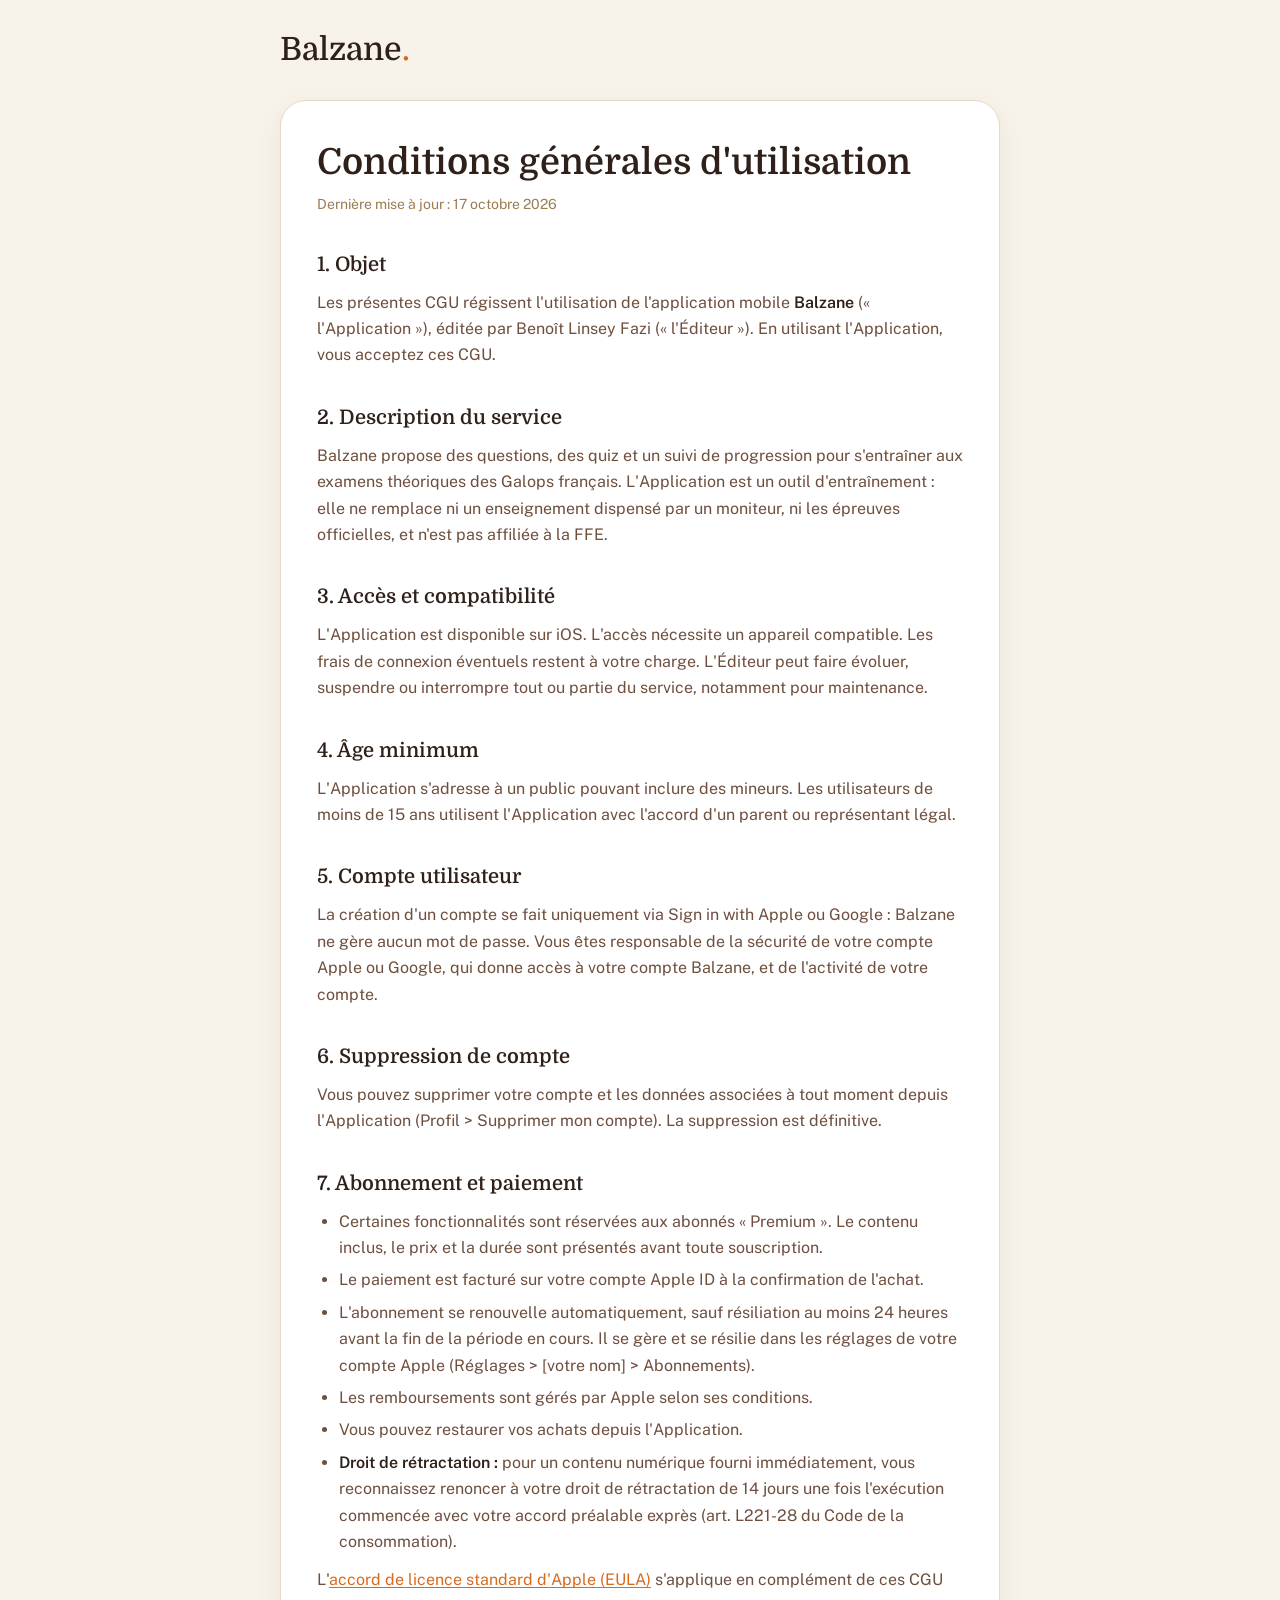
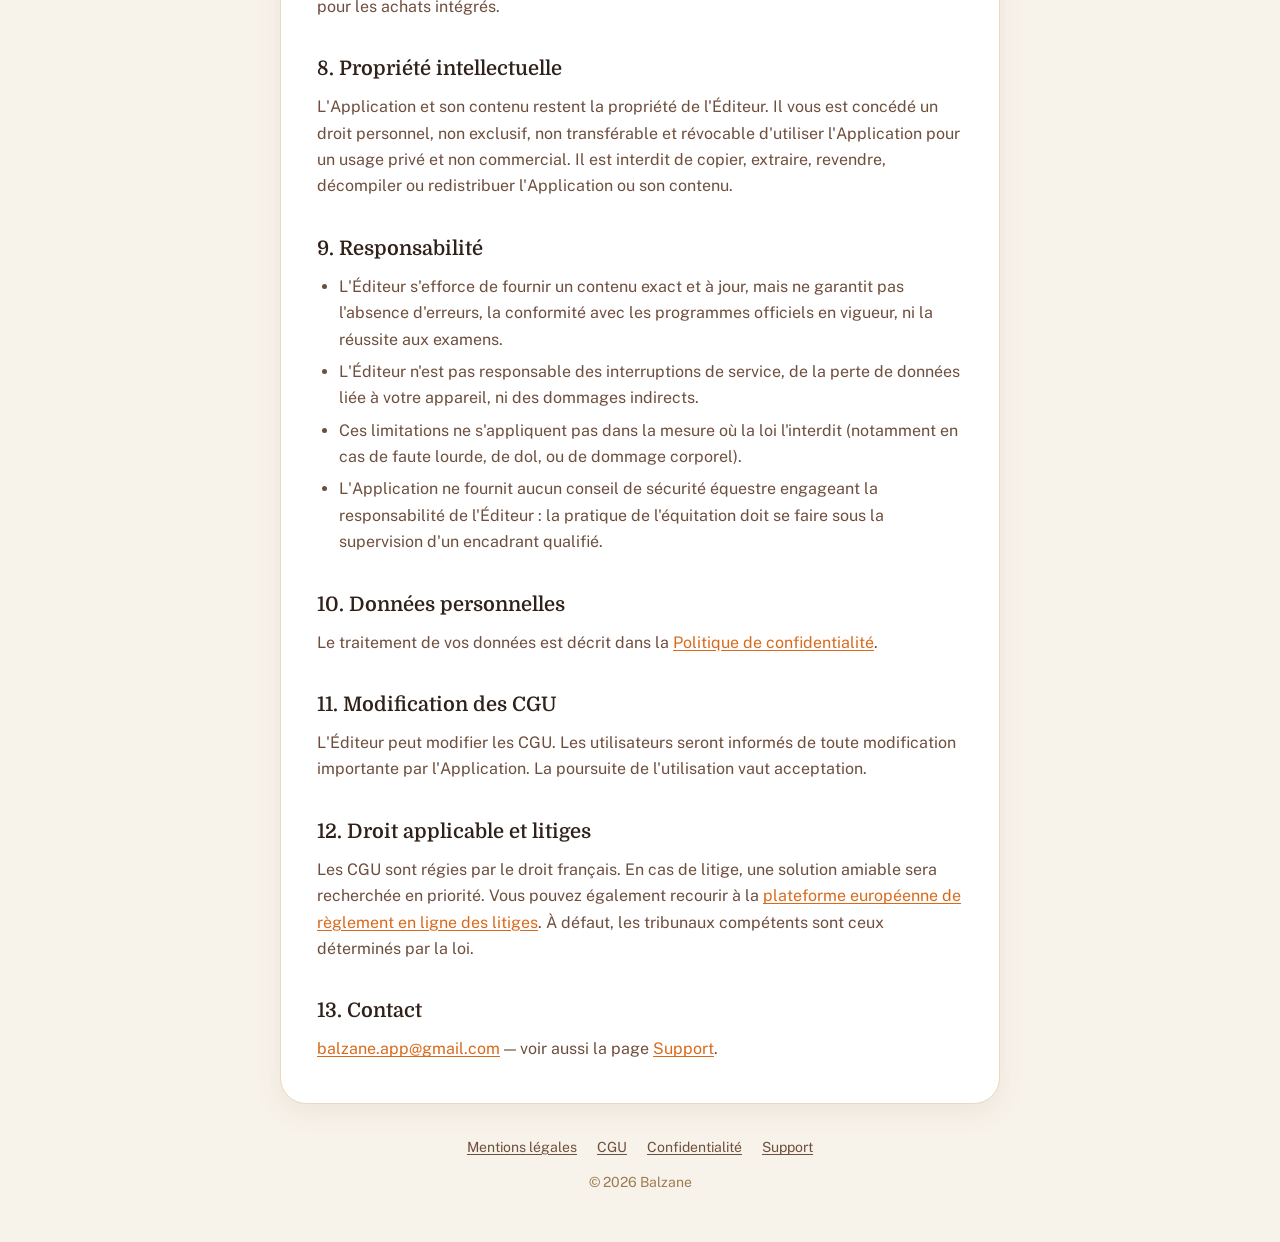
==== cgu.html @ 7337833e "feat: mention legales" ====
<!doctype html>
<html lang="fr">
<head>
  <meta charset="utf-8">
  <meta name="viewport" content="width=device-width, initial-scale=1">
  <title>Conditions générales d'utilisation — Balzane.</title>
  <meta name="description" content="Conditions générales d'utilisation de l'application Balzane.">
  <meta name="theme-color" content="#F8F3EA">
  <link rel="preconnect" href="https://fonts.googleapis.com">
  <link rel="preconnect" href="https://fonts.gstatic.com" crossorigin>
  <link href="https://fonts.googleapis.com/css2?family=Domine:wght@400;500;600;700&family=Public+Sans:wght@400;500;600&display=swap" rel="stylesheet">
  <link rel="stylesheet" href="legal.css">
</head>
<body>
  <div class="page">
    <a class="wordmark" href="/">Balzane<span>.</span></a>

    <main class="card">
      <h1>Conditions générales d'utilisation</h1>
      <p class="updated">Dernière mise à jour : 17 octobre 2026</p>

      <h2>1. Objet</h2>
      <p>Les présentes CGU régissent l'utilisation de l'application mobile <strong>Balzane</strong> (« l'Application »), éditée par Benoît Linsey Fazi (« l'Éditeur »). En utilisant l'Application, vous acceptez ces CGU.</p>

      <h2>2. Description du service</h2>
      <p>Balzane propose des questions, des quiz et un suivi de progression pour s'entraîner aux examens théoriques des Galops français. L'Application est un outil d'entraînement : elle ne remplace ni un enseignement dispensé par un moniteur, ni les épreuves officielles, et n'est pas affiliée à la FFE.</p>

      <h2>3. Accès et compatibilité</h2>
      <p>L'Application est disponible sur iOS. L'accès nécessite un appareil compatible. Les frais de connexion éventuels restent à votre charge. L'Éditeur peut faire évoluer, suspendre ou interrompre tout ou partie du service, notamment pour maintenance.</p>

      <h2>4. Âge minimum</h2>
      <p>L'Application s'adresse à un public pouvant inclure des mineurs. Les utilisateurs de moins de 15 ans utilisent l'Application avec l'accord d'un parent ou représentant légal.</p>

      <h2>5. Compte utilisateur</h2>
      <p>La création d'un compte se fait uniquement via Sign in with Apple ou Google : Balzane ne gère aucun mot de passe. Vous êtes responsable de la sécurité de votre compte Apple ou Google, qui donne accès à votre compte Balzane, et de l'activité de votre compte.</p>

      <h2>6. Suppression de compte</h2>
      <p>Vous pouvez supprimer votre compte et les données associées à tout moment depuis l'Application (Profil &gt; Supprimer mon compte). La suppression est définitive.</p>

      <h2>7. Abonnement et paiement</h2>
      <ul>
        <li>Certaines fonctionnalités sont réservées aux abonnés « Premium ». Le contenu inclus, le prix et la durée sont présentés avant toute souscription.</li>
        <li>Le paiement est facturé sur votre compte Apple ID à la confirmation de l'achat.</li>
        <li>L'abonnement se renouvelle automatiquement, sauf résiliation au moins 24 heures avant la fin de la période en cours. Il se gère et se résilie dans les réglages de votre compte Apple (Réglages &gt; [votre nom] &gt; Abonnements).</li>
        <li>Les remboursements sont gérés par Apple selon ses conditions.</li>
        <li>Vous pouvez restaurer vos achats depuis l'Application.</li>
        <li><strong>Droit de rétractation :</strong> pour un contenu numérique fourni immédiatement, vous reconnaissez renoncer à votre droit de rétractation de 14 jours une fois l'exécution commencée avec votre accord préalable exprès (art. L221-28 du Code de la consommation).</li>
      </ul>
      <p>L'<a href="https://www.apple.com/legal/internet-services/itunes/dev/stdeula/" rel="noopener">accord de licence standard d'Apple (EULA)</a> s'applique en complément de ces CGU pour les achats intégrés.</p>

      <h2>8. Propriété intellectuelle</h2>
      <p>L'Application et son contenu restent la propriété de l'Éditeur. Il vous est concédé un droit personnel, non exclusif, non transférable et révocable d'utiliser l'Application pour un usage privé et non commercial. Il est interdit de copier, extraire, revendre, décompiler ou redistribuer l'Application ou son contenu.</p>

      <h2>9. Responsabilité</h2>
      <ul>
        <li>L'Éditeur s'efforce de fournir un contenu exact et à jour, mais ne garantit pas l'absence d'erreurs, la conformité avec les programmes officiels en vigueur, ni la réussite aux examens.</li>
        <li>L'Éditeur n'est pas responsable des interruptions de service, de la perte de données liée à votre appareil, ni des dommages indirects.</li>
        <li>Ces limitations ne s'appliquent pas dans la mesure où la loi l'interdit (notamment en cas de faute lourde, de dol, ou de dommage corporel).</li>
        <li>L'Application ne fournit aucun conseil de sécurité équestre engageant la responsabilité de l'Éditeur : la pratique de l'équitation doit se faire sous la supervision d'un encadrant qualifié.</li>
      </ul>

      <h2>10. Données personnelles</h2>
      <p>Le traitement de vos données est décrit dans la <a href="confidentialite.html">Politique de confidentialité</a>.</p>

      <h2>11. Modification des CGU</h2>
      <p>L'Éditeur peut modifier les CGU. Les utilisateurs seront informés de toute modification importante par l'Application. La poursuite de l'utilisation vaut acceptation.</p>

      <h2>12. Droit applicable et litiges</h2>
      <p>Les CGU sont régies par le droit français. En cas de litige, une solution amiable sera recherchée en priorité. Vous pouvez également recourir à la <a href="https://ec.europa.eu/consumers/odr" rel="noopener">plateforme européenne de règlement en ligne des litiges</a>. À défaut, les tribunaux compétents sont ceux déterminés par la loi.</p>

      <h2>13. Contact</h2>
      <p><a href="mailto:balzane.app@gmail.com">balzane.app@gmail.com</a> — voir aussi la page <a href="support.html">Support</a>.</p>
    </main>

    <footer>
      <nav aria-label="Informations légales">
        <a href="mentions-legales.html">Mentions légales</a>
        <a href="cgu.html">CGU</a>
        <a href="confidentialite.html">Confidentialité</a>
        <a href="support.html">Support</a>
      </nav>
      © 2026 Balzane
    </footer>
  </div>
</body>
</html>
---- legal.css ----
:root {
  --background: #F8F3EA;
  --background-sunken: #F5EEE2;
  --card: #FFFFFF;
  --foreground: #2F2119;
  --secondary: #6E4E3D;
  --tertiary: #9C7C51;
  --primary: #D96A1C;
  --primary-subtle: #FDF1E7;
  --border: #E1CFB0;
  --border-subtle: #E7D9C1;

  --font-display: "Domine", Georgia, serif;
  --font-body: "Public Sans", -apple-system, "Segoe UI", sans-serif;
}

* { box-sizing: border-box; margin: 0; }

body {
  min-height: 100vh;
  padding: 32px 24px 48px;
  background: var(--background);
  color: var(--foreground);
  font-family: var(--font-body);
  line-height: 1.65;
  -webkit-font-smoothing: antialiased;
}

.page {
  width: 100%;
  max-width: 720px;
  margin: 0 auto;
}

.wordmark {
  display: inline-block;
  font-family: var(--font-display);
  font-weight: 500;
  font-size: 2rem;
  line-height: 1.1;
  color: var(--foreground);
  text-decoration: none;
}
.wordmark span { color: var(--primary); }

.card {
  margin-top: 32px;
  padding: 40px 36px;
  background: var(--card);
  border: 1px solid var(--border-subtle);
  border-radius: 26px;
  box-shadow: 0 8px 28px rgba(87, 62, 48, 0.08);
}

h1 {
  font-family: var(--font-display);
  font-weight: 600;
  font-size: clamp(1.75rem, 6vw, 2.25rem);
  line-height: 1.2;
}

h2 {
  margin-top: 36px;
  font-family: var(--font-display);
  font-weight: 600;
  font-size: 1.25rem;
  line-height: 1.3;
}

.updated {
  margin-top: 8px;
  font-size: 0.875rem;
  color: var(--tertiary);
}

p, ul { margin-top: 12px; }
ul { padding-left: 22px; }
li + li { margin-top: 6px; }

p, li { color: var(--secondary); }
strong { color: var(--foreground); font-weight: 600; }

a { color: var(--primary); text-underline-offset: 2px; }

.note {
  margin-top: 20px;
  padding: 14px 18px;
  border-radius: 14px;
  background: var(--primary-subtle);
  font-size: 0.9375rem;
}

table {
  width: 100%;
  margin-top: 16px;
  border-collapse: collapse;
  font-size: 0.9375rem;
}
th, td {
  padding: 10px 12px;
  border-bottom: 1px solid var(--border-subtle);
  text-align: left;
  vertical-align: top;
  color: var(--secondary);
}
th { color: var(--foreground); font-weight: 600; background: var(--background-sunken); }

.table-wrap { overflow-x: auto; }

footer {
  margin-top: 32px;
  text-align: center;
  font-size: 0.875rem;
  color: var(--tertiary);
}
footer nav {
  display: flex;
  flex-wrap: wrap;
  justify-content: center;
  gap: 8px 20px;
  margin-bottom: 12px;
}
footer a { color: var(--secondary); }
footer a:hover { color: var(--primary); }

@media (max-width: 520px) {
  body { padding: 24px 16px 40px; }
  .card { padding: 28px 20px; }
}

mark.todo {
  padding: 0 4px;
  border-radius: 4px;
  background: #FFE9A8;
  color: var(--foreground);
}
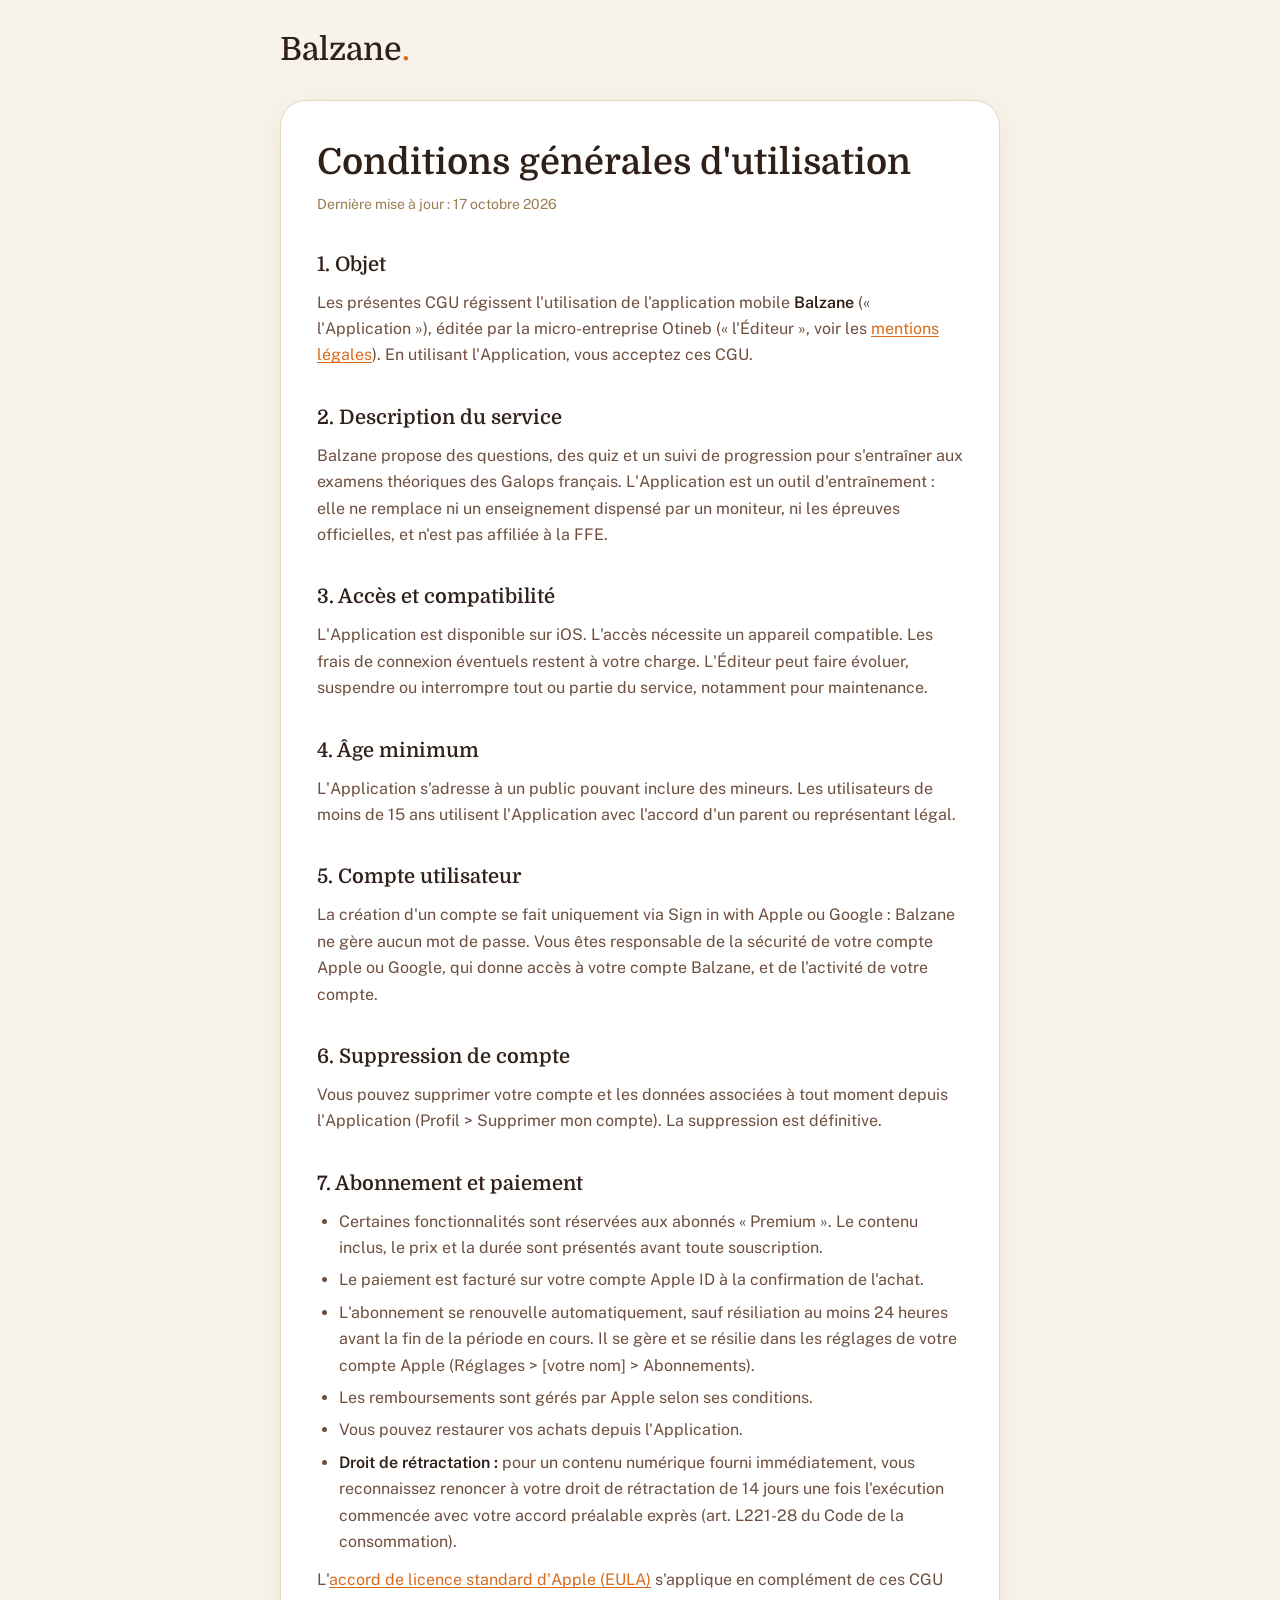
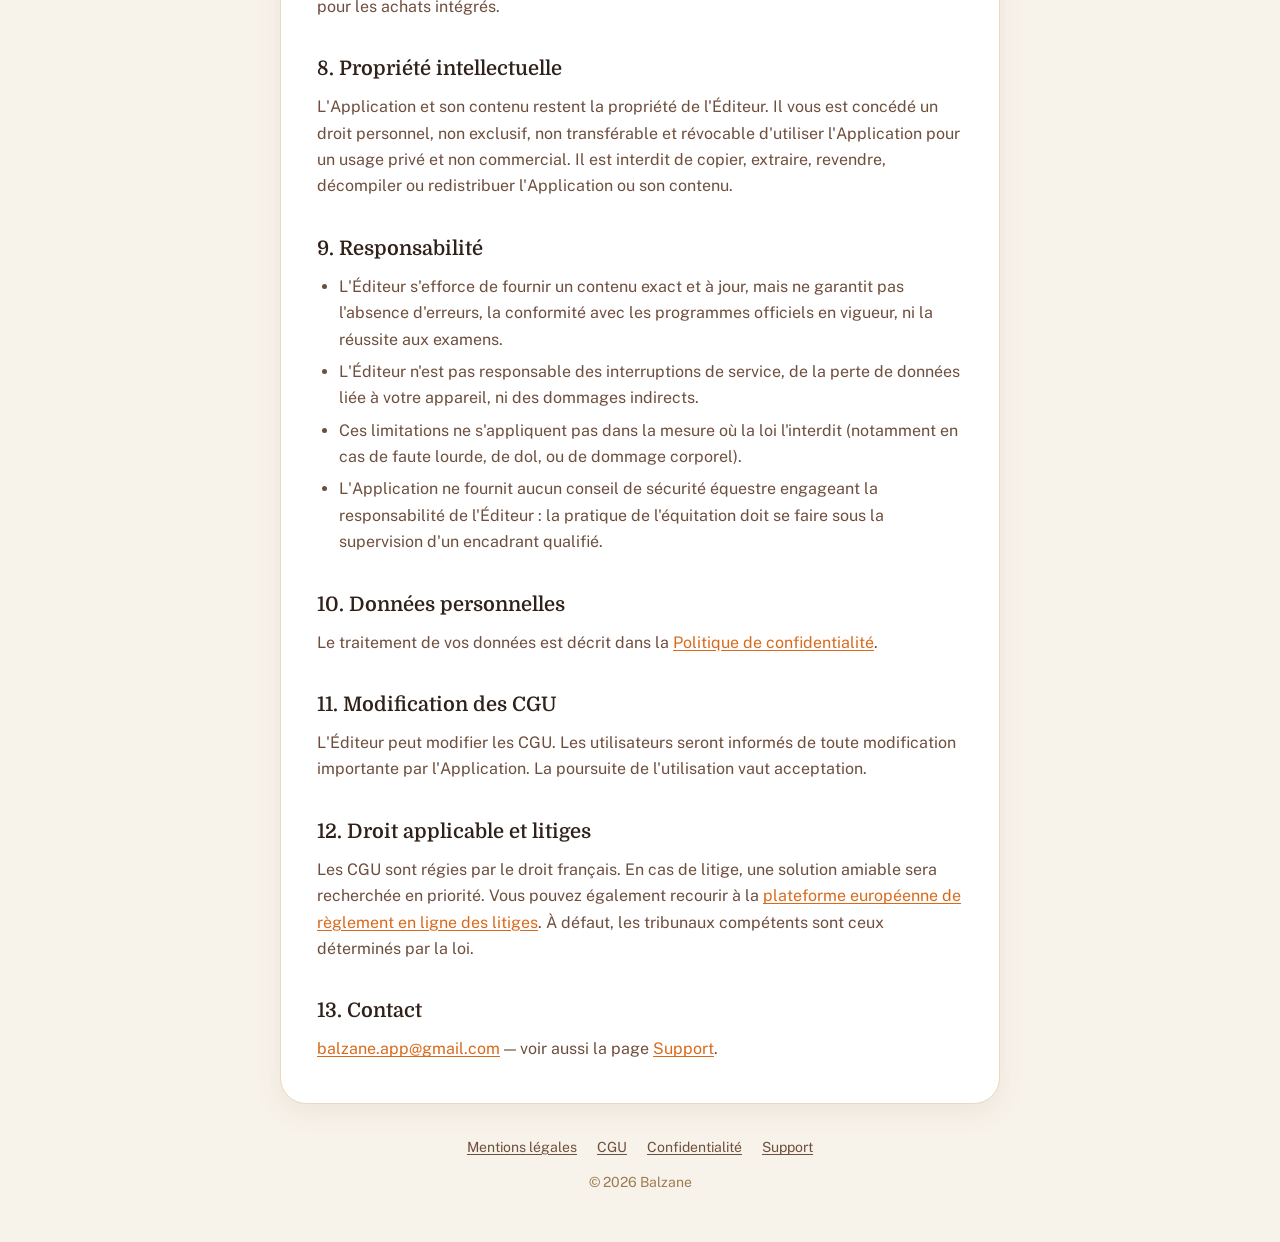
==== commit 2baacbe0: "chore: remove name" ====
--- a/cgu.html
+++ b/cgu.html
@@ -20,7 +20,7 @@
       <p class="updated">Dernière mise à jour : 17 octobre 2026</p>
 
       <h2>1. Objet</h2>
-      <p>Les présentes CGU régissent l'utilisation de l'application mobile <strong>Balzane</strong> (« l'Application »), éditée par Benoît Linsey Fazi (« l'Éditeur »). En utilisant l'Application, vous acceptez ces CGU.</p>
+      <p>Les présentes CGU régissent l'utilisation de l'application mobile <strong>Balzane</strong> (« l'Application »), éditée par la micro-entreprise Otineb (« l'Éditeur », voir les <a href="mentions-legales.html">mentions légales</a>). En utilisant l'Application, vous acceptez ces CGU.</p>
 
       <h2>2. Description du service</h2>
       <p>Balzane propose des questions, des quiz et un suivi de progression pour s'entraîner aux examens théoriques des Galops français. L'Application est un outil d'entraînement : elle ne remplace ni un enseignement dispensé par un moniteur, ni les épreuves officielles, et n'est pas affiliée à la FFE.</p>
